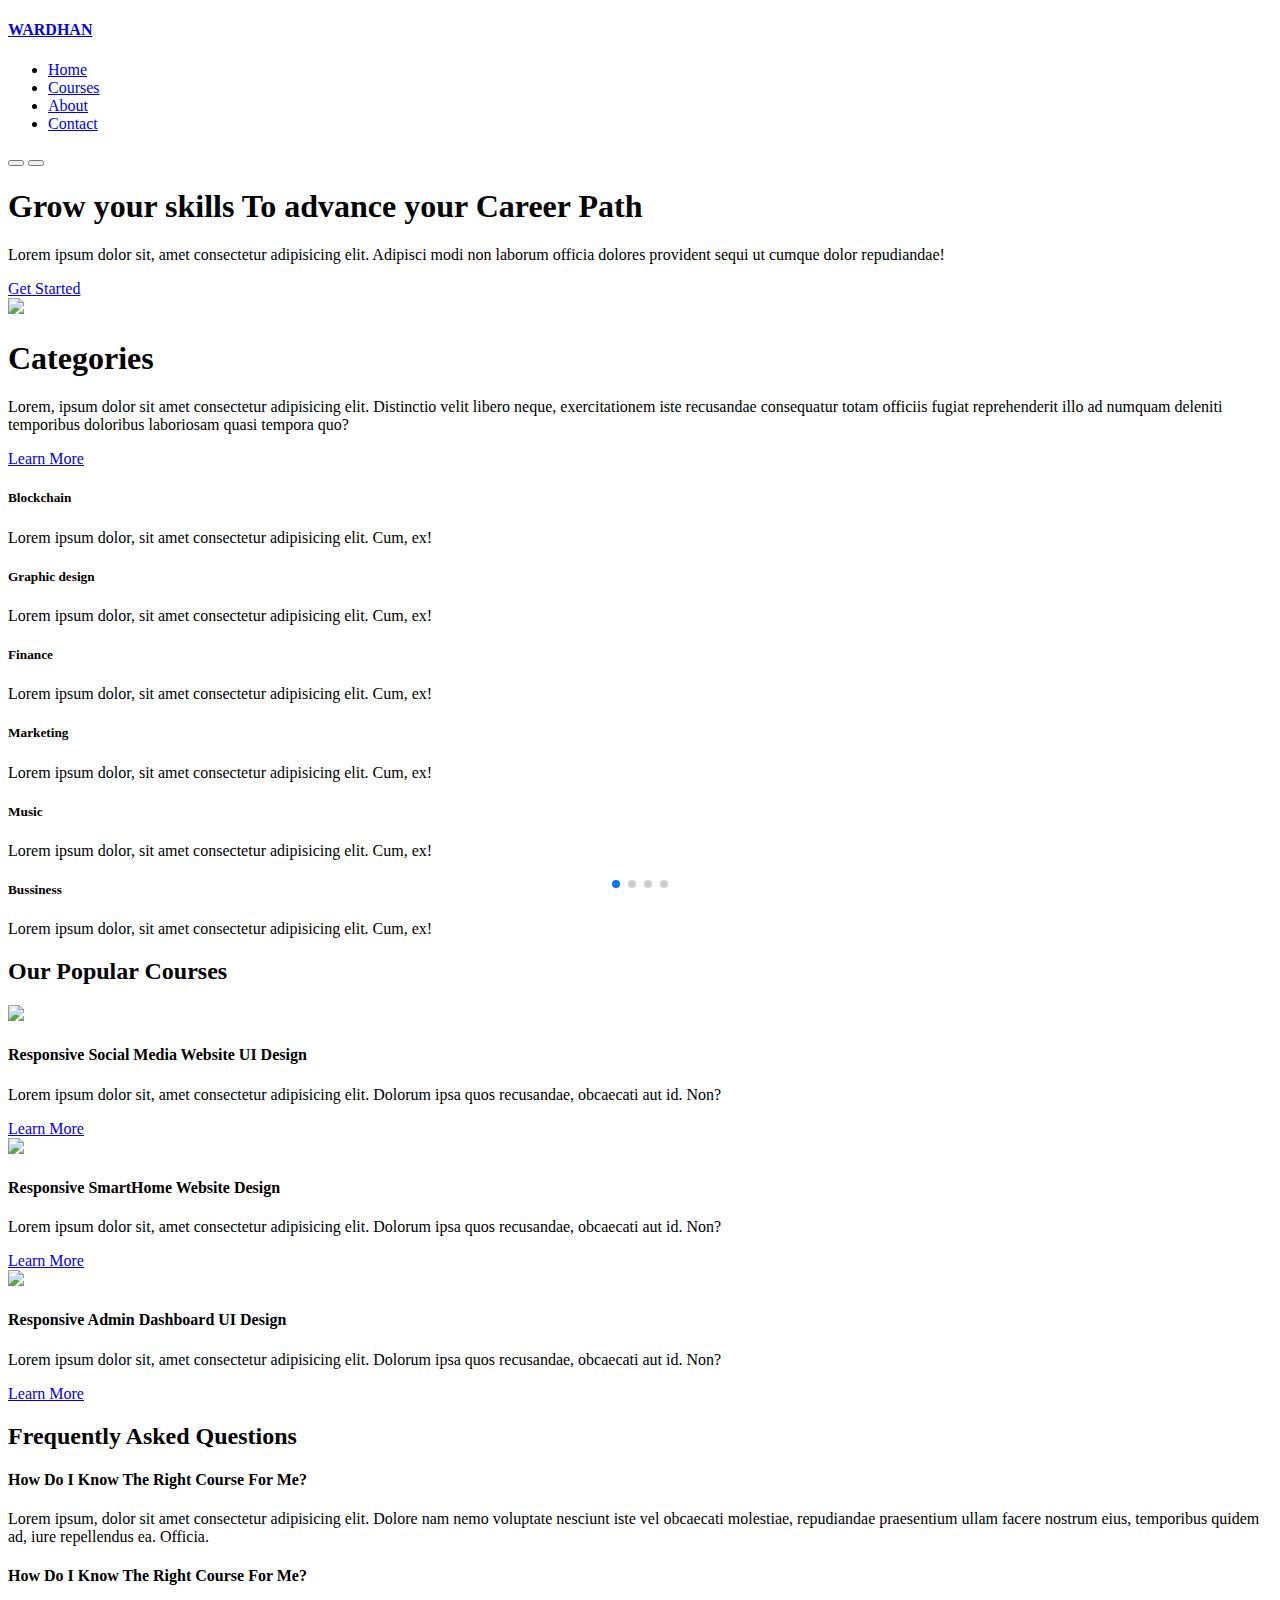
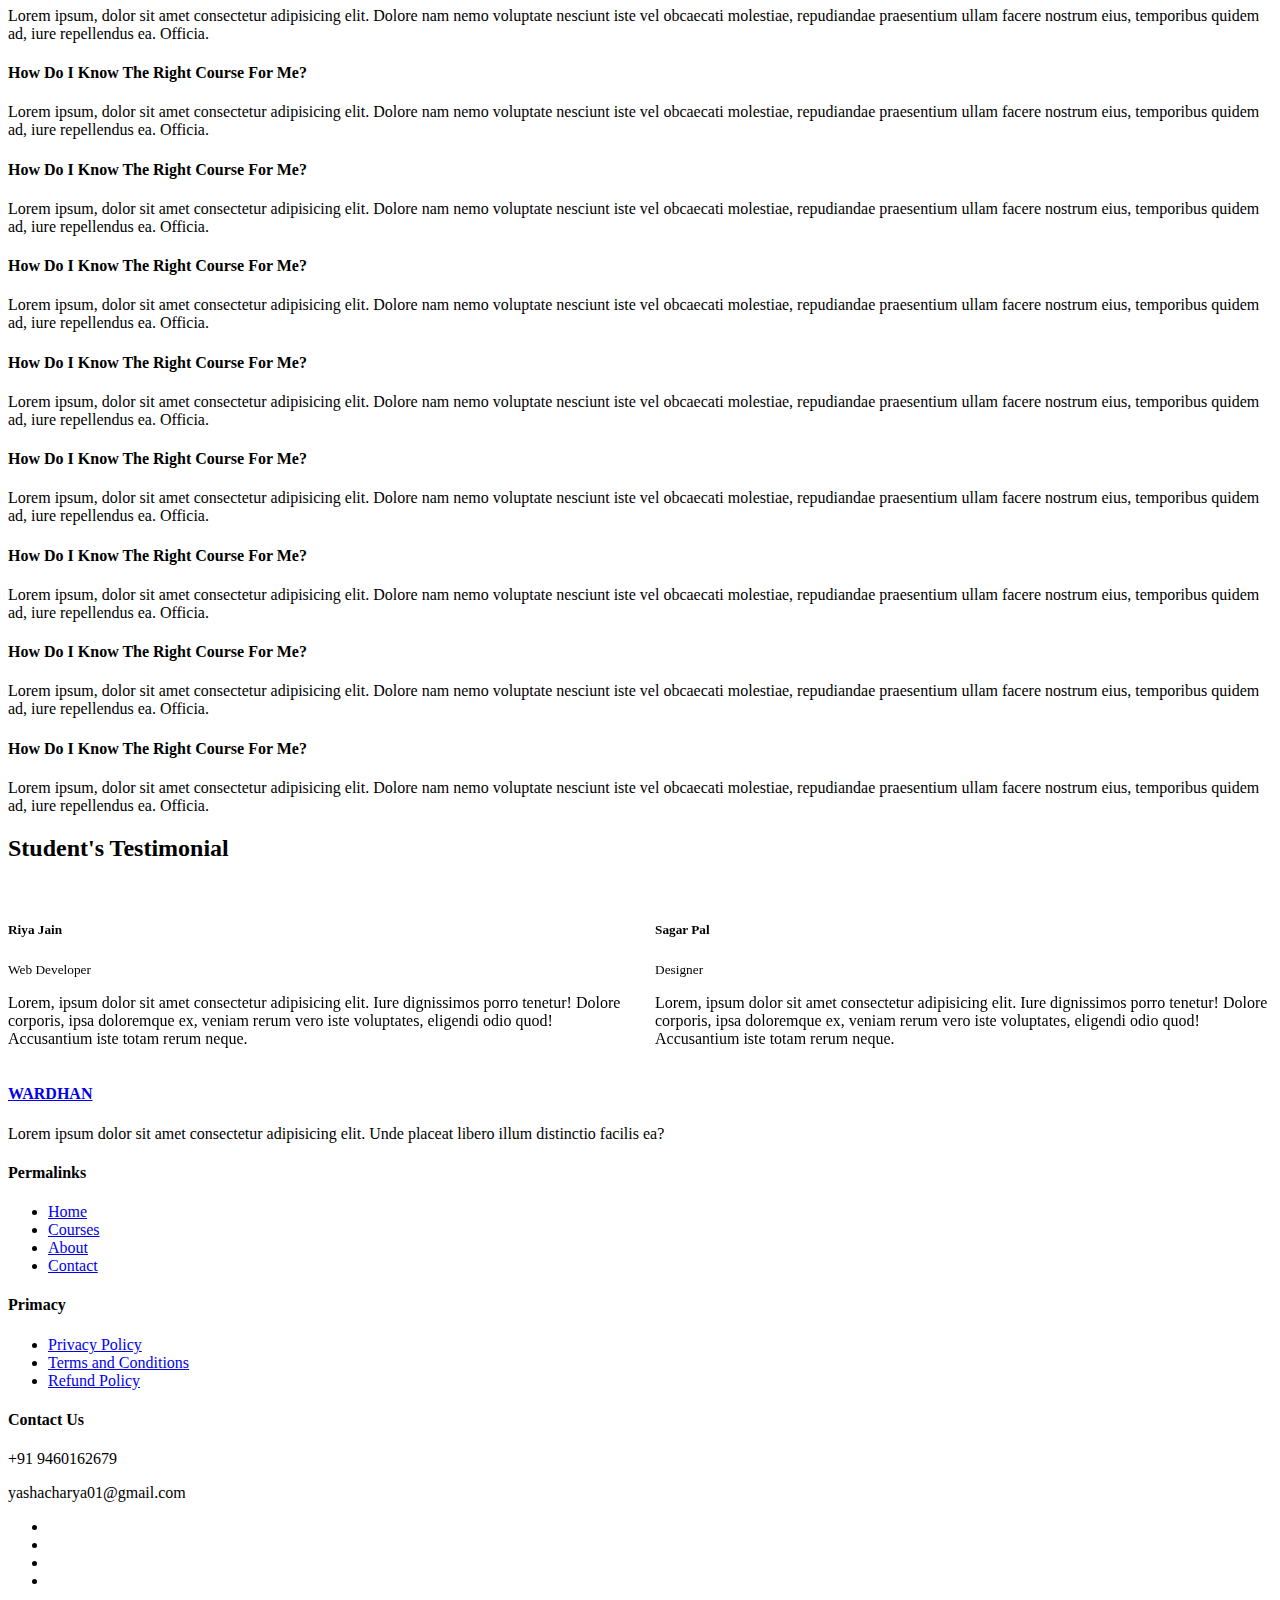
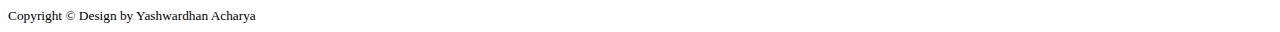
==== index.html @ da77e3a9 "Add files via upload" ====
<!DOCTYPE html>
<html lang="en">
  <head>
    <meta charset="UTF-8" />
    <meta name="viewport" content="width=device-width, initial-scale=1.0" />
    <title>Wardhan Classes</title>

    <!-- iconscout cdn -->
    <link
      rel="stylesheet"
      href="https://unicons.iconscout.com/release/v4.0.8/css/line.css"
    />

    <!-- Google Font Montserrat -->
    <link rel="preconnect" href="https://fonts.googleapis.com" />
    <link rel="preconnect" href="https://fonts.gstatic.com" crossorigin />
    <link
      href="https://fonts.googleapis.com/css2?family=Montserrat:ital,wght@0,100..900;1,100..900&display=swap"
      rel="stylesheet"
    />

    <!-- swiper js -->
    <link
      rel="stylesheet"
      href="https://cdn.jsdelivr.net/npm/swiper@11/swiper-bundle.min.css"
    />

    <link rel="stylesheet" href="./css/style.css" />
                        
    <style>
        body{
            background-image: url(images/bg-texture.png);
        }
    </style>
  </head>
  <body>
    <nav>
      <div class="container nav__container">
        <a href="index.html"><h4>WARDHAN</h4></a>
        <ul class="nav__menu">
          <li><a href="index.html">Home</a></li>
          <li><a href="courses.html">Courses</a></li>
          <li><a href="about.html">About</a></li>
          <li><a href="contact.html">Contact</a></li>
        </ul>
        <button id="open-menu-btn"><i class="uil uil-bars"></i></button>
        <button id="close-menu-btn"><i class="uil uil-multiply"></i></button>
      </div>
    </nav>

    <!-- ======END OF NAV====== -->

    <header>
      <div class="container header__container">
        <div class="header__left">
          <h1>Grow your skills To advance your Career Path</h1>
          <p>
            Lorem ipsum dolor sit, amet consectetur adipisicing elit. Adipisci
            modi non laborum officia dolores provident sequi ut cumque dolor
            repudiandae!
          </p>
          <a href="courses.html " class="btn btn-primary">Get Started</a>
        </div>
        <div class="header__right">
          <div class="heaer__right-image">
            <img src="images/header.svg" />
          </div>
        </div>
      </div>
    </header>
    <!-- ==============END OF HEADER============ -->

    <section class="categories">
      <div class="container categories__container">
        <div class="categories__left">
          <h1>Categories</h1>
          <p>
            Lorem, ipsum dolor sit amet consectetur adipisicing elit. Distinctio
            velit libero neque, exercitationem iste recusandae consequatur totam
            officiis fugiat reprehenderit illo ad numquam deleniti temporibus
            doloribus laboriosam quasi tempora quo?
          </p>
          <a href="#" class="btn">Learn More</a>
        </div>

        <div class="categories__right">
          <article class="category">
            <span class="category__icon"
              ><i class="uil uil-bitcoin-circle"></i
            ></span>
            <h5>Blockchain</h5>
            <p>
              Lorem ipsum dolor, sit amet consectetur adipisicing elit. Cum, ex!
            </p>
          </article>

          <article class="category">
            <span class="category__icon"><i class="uil uil-palette"></i></span>
            <h5>Graphic design</h5>
            <p>
              Lorem ipsum dolor, sit amet consectetur adipisicing elit. Cum, ex!
            </p>
          </article>

          <article class="category">
            <span class="category__icon"
              ><i class="uil uil-usd-circle"></i
            ></span>
            <h5>Finance</h5>
            <p>
              Lorem ipsum dolor, sit amet consectetur adipisicing elit. Cum, ex!
            </p>
          </article>

          <article class="category">
            <span class="category__icon"
              ><i class="uil uil-megaphone"></i
            ></span>
            <h5>Marketing</h5>
            <p>
              Lorem ipsum dolor, sit amet consectetur adipisicing elit. Cum, ex!
            </p>
          </article>

          <article class="category">
            <span class="category__icon"><i class="uil uil-music"></i></span>
            <h5>Music</h5>
            <p>
              Lorem ipsum dolor, sit amet consectetur adipisicing elit. Cum, ex!
            </p>
          </article>

          <article class="category">
            <span class="category__icon"
              ><i class="uil uil-puzzle-piece"></i
            ></span>
            <h5>Bussiness</h5>
            <p>
              Lorem ipsum dolor, sit amet consectetur adipisicing elit. Cum, ex!
            </p>
          </article>
        </div>
      </div>
    </section>
    <!-- =================END OF CATEGORIES============== -->

    <section class="courses">
      <h2>Our Popular Courses</h2>
      <div class="container courses__container">
        <article class="course">
          <div class="course__image">
            <img src="./images/course1.jpg" />
          </div>
          <div class="course__info">
            <h4>Responsive Social Media Website UI Design</h4>
            <p>
              Lorem ipsum dolor sit, amet consectetur adipisicing elit. Dolorum
              ipsa quos recusandae, obcaecati aut id. Non?
            </p>
            <a href="courses.html" class="btn btn-primary">Learn More</a>
          </div>
        </article>

        <article class="course">
          <div class="course__image">
            <img src="./images/course2.jpg" />
          </div>
          <div class="course__info">
            <h4>Responsive SmartHome Website Design</h4>
            <p>
              Lorem ipsum dolor sit, amet consectetur adipisicing elit. Dolorum
              ipsa quos recusandae, obcaecati aut id. Non?
            </p>
            <a href="courses.html" class="btn btn-primary">Learn More</a>
          </div>
        </article>

        <article class="course">
          <div class="course__image">
            <img src="./images/course3.jpg" />
          </div>
          <div class="course__info">
            <h4>Responsive Admin Dashboard UI Design</h4>
            <p>
              Lorem ipsum dolor sit, amet consectetur adipisicing elit. Dolorum
              ipsa quos recusandae, obcaecati aut id. Non?
            </p>
            <a href="courses.html" class="btn btn-primary">Learn More</a>
          </div>
        </article>
      </div>
    </section>
    <!-- =================END OF COURSES============== -->

    <section class="faqs">
      <h2>Frequently Asked Questions</h2>
      <div class="container faqs__container">
        <article class="faq">
          <div class="faq__icon"><i class="uil uil-plus"></i></div>
          <div class="question__asnwer">
            <h4>How Do I Know The Right Course For Me?</h4>
            <p>
              Lorem ipsum, dolor sit amet consectetur adipisicing elit. Dolore
              nam nemo voluptate nesciunt iste vel obcaecati molestiae,
              repudiandae praesentium ullam facere nostrum eius, temporibus
              quidem ad, iure repellendus ea. Officia.
            </p>
          </div>
        </article>

        <article class="faq">
          <div class="faq__icon"><i class="uil uil-plus"></i></div>
          <div class="question__asnwer">
            <h4>How Do I Know The Right Course For Me?</h4>
            <p>
              Lorem ipsum, dolor sit amet consectetur adipisicing elit. Dolore
              nam nemo voluptate nesciunt iste vel obcaecati molestiae,
              repudiandae praesentium ullam facere nostrum eius, temporibus
              quidem ad, iure repellendus ea. Officia.
            </p>
          </div>
        </article>

        <article class="faq">
          <div class="faq__icon"><i class="uil uil-plus"></i></div>
          <div class="question__asnwer">
            <h4>How Do I Know The Right Course For Me?</h4>
            <p>
              Lorem ipsum, dolor sit amet consectetur adipisicing elit. Dolore
              nam nemo voluptate nesciunt iste vel obcaecati molestiae,
              repudiandae praesentium ullam facere nostrum eius, temporibus
              quidem ad, iure repellendus ea. Officia.
            </p>
          </div>
        </article>

        <article class="faq">
          <div class="faq__icon"><i class="uil uil-plus"></i></div>
          <div class="question__asnwer">
            <h4>How Do I Know The Right Course For Me?</h4>
            <p>
              Lorem ipsum, dolor sit amet consectetur adipisicing elit. Dolore
              nam nemo voluptate nesciunt iste vel obcaecati molestiae,
              repudiandae praesentium ullam facere nostrum eius, temporibus
              quidem ad, iure repellendus ea. Officia.
            </p>
          </div>
        </article>

        <article class="faq">
          <div class="faq__icon"><i class="uil uil-plus"></i></div>
          <div class="question__asnwer">
            <h4>How Do I Know The Right Course For Me?</h4>
            <p>
              Lorem ipsum, dolor sit amet consectetur adipisicing elit. Dolore
              nam nemo voluptate nesciunt iste vel obcaecati molestiae,
              repudiandae praesentium ullam facere nostrum eius, temporibus
              quidem ad, iure repellendus ea. Officia.
            </p>
          </div>
        </article>

        <article class="faq">
          <div class="faq__icon"><i class="uil uil-plus"></i></div>
          <div class="question__asnwer">
            <h4>How Do I Know The Right Course For Me?</h4>
            <p>
              Lorem ipsum, dolor sit amet consectetur adipisicing elit. Dolore
              nam nemo voluptate nesciunt iste vel obcaecati molestiae,
              repudiandae praesentium ullam facere nostrum eius, temporibus
              quidem ad, iure repellendus ea. Officia.
            </p>
          </div>
        </article>

        <article class="faq">
          <div class="faq__icon"><i class="uil uil-plus"></i></div>
          <div class="question__asnwer">
            <h4>How Do I Know The Right Course For Me?</h4>
            <p>
              Lorem ipsum, dolor sit amet consectetur adipisicing elit. Dolore
              nam nemo voluptate nesciunt iste vel obcaecati molestiae,
              repudiandae praesentium ullam facere nostrum eius, temporibus
              quidem ad, iure repellendus ea. Officia.
            </p>
          </div>
        </article>

        <article class="faq">
          <div class="faq__icon"><i class="uil uil-plus"></i></div>
          <div class="question__asnwer">
            <h4>How Do I Know The Right Course For Me?</h4>
            <p>
              Lorem ipsum, dolor sit amet consectetur adipisicing elit. Dolore
              nam nemo voluptate nesciunt iste vel obcaecati molestiae,
              repudiandae praesentium ullam facere nostrum eius, temporibus
              quidem ad, iure repellendus ea. Officia.
            </p>
          </div>
        </article>

        <article class="faq">
          <div class="faq__icon"><i class="uil uil-plus"></i></div>
          <div class="question__asnwer">
            <h4>How Do I Know The Right Course For Me?</h4>
            <p>
              Lorem ipsum, dolor sit amet consectetur adipisicing elit. Dolore
              nam nemo voluptate nesciunt iste vel obcaecati molestiae,
              repudiandae praesentium ullam facere nostrum eius, temporibus
              quidem ad, iure repellendus ea. Officia.
            </p>
          </div>
        </article>

        <article class="faq">
          <div class="faq__icon"><i class="uil uil-plus"></i></div>
          <div class="question__asnwer">
            <h4>How Do I Know The Right Course For Me?</h4>
            <p>
              Lorem ipsum, dolor sit amet consectetur adipisicing elit. Dolore
              nam nemo voluptate nesciunt iste vel obcaecati molestiae,
              repudiandae praesentium ullam facere nostrum eius, temporibus
              quidem ad, iure repellendus ea. Officia.
            </p>
          </div>
        </article>
      </div>
    </section>
    <!-- =================END OF FAQS============== -->

    <section class="container testimonials__container mySwiper">
      <h2>Student's Testimonial</h2>
      <div class="swiper-wrapper">
        <article class="testimonial swiper-slide">
          <div class="avatar">
            <img src="images/avatar1.jpg" alt="" />
          </div>
          <div class="testimonial__info">
            <h5>Riya Jain</h5>
            <small>Web Developer</small>
          </div>
          <div class="testimonial__body">
            <p>
              Lorem, ipsum dolor sit amet consectetur adipisicing elit. Iure
              dignissimos porro tenetur! Dolore corporis, ipsa doloremque ex,
              veniam rerum vero iste voluptates, eligendi odio quod! Accusantium
              iste totam rerum neque.
            </p>
          </div>
        </article>

        <article class="testimonial swiper-slide">
          <div class="avatar">
            <img src="images/avatar2.jpg" alt="" />
          </div>
          <div class="testimonial__info">
            <h5>Sagar Pal</h5>
            <small>Designer</small>
          </div>
          <div class="testimonial__body">
            <p>
              Lorem, ipsum dolor sit amet consectetur adipisicing elit. Iure
              dignissimos porro tenetur! Dolore corporis, ipsa doloremque ex,
              veniam rerum vero iste voluptates, eligendi odio quod! Accusantium
              iste totam rerum neque.
            </p>
          </div>
        </article>

        <article class="testimonial swiper-slide">
          <div class="avatar">
            <img src="images/avatar3.jpg" alt="" />
          </div>
          <div class="testimonial__info">
            <h5>Raghav Bajaj</h5>
            <small>Dsa Developer</small>
          </div>
          <div class="testimonial__body">
            <p>
              Lorem, ipsum dolor sit amet consectetur adipisicing elit. Iure
              dignissimos porro tenetur! Dolore corporis, ipsa doloremque ex,
              veniam rerum vero iste voluptates, eligendi odio quod! Accusantium
              iste totam rerum neque.
            </p>
          </div>
        </article>

        <article class="testimonial swiper-slide">
          <div class="avatar">
            <img src="images/avatar4.jpg" alt="" />
          </div>
          <div class="testimonial__info">
            <h5>Arpita Gehlot</h5>
            <small>Designer</small>
          </div>
          <div class="testimonial__body">
            <p>
              Lorem, ipsum dolor sit amet consectetur adipisicing elit. Iure
              dignissimos porro tenetur! Dolore corporis, ipsa doloremque ex,
              veniam rerum vero iste voluptates, eligendi odio quod! Accusantium
              iste totam rerum neque.
            </p>
          </div>
        </article>

        <article class="testimonial swiper-slide swiper-slide">
          <div class="avatar">
            <img src="images/avatar5.jpg" alt="" />
          </div>
          <div class="testimonial__info">
            <h5>Yashwardhan Acharya</h5>
            <small>Owner</small>
          </div>
          <div class="testimonial__body">
            <p>
              Lorem, ipsum dolor sit amet consectetur adipisicing elit. Iure
              dignissimos porro tenetur! Dolore corporis, ipsa doloremque ex,
              veniam rerum vero iste voluptates, eligendi odio quod! Accusantium
              iste totam rerum neque.
            </p>
          </div>
        </article>
      </div>
      <div class="swiper-pagination"></div>
    </section>

    <!-- =============END OF TESTIMONIAL============= -->

    <footer class="footer">
      <div class="container footer__container">
        <div class="footer__1">
          <a href="index.html" class="footer__logo"><h4>WARDHAN</h4></a>
          <p>
            Lorem ipsum dolor sit amet consectetur adipisicing elit. Unde
            placeat libero illum distinctio facilis ea?
          </p>
        </div>

        <div class="footer__2">
          <h4>Permalinks</h4>
          <ul class="permalinks">
            <li><a href="index.html">Home</a></li>
            <li><a href="courses.html">Courses</a></li>
            <li><a href="about.html">About</a></li>
            <li><a href="contact.html">Contact</a></li>
          </ul>
        </div>

        <div class="footer__3">
            <h4>Primacy</h4>
            <ul class="privacy">
                <li><a href="#">Privacy Policy</a></li>
                <li><a href="#">Terms and Conditions</a></li>
                <li><a href="#">Refund Policy</a></li>
            </ul>
        </div>

        <div class="fopoter__4">
            <h4>Contact Us</h4>
            <div>
                <p>+91 9460162679</p>
                <p>yashacharya01@gmail.com</p>
            </div>
            <ul class="footer__socials">
                <li><a href="#"><i class="uil uil-facebook-f"></i></a></li>
                <li><a href="#"><i class="uil uil-instagram-alt"></i></a></li>
                <li><a href="#"><i class="uil uil-twitter"></i></a></li>
                <li><a href="#"><i class="uil uil-linkedin-alt"></i></a></li>
            </ul>
        </div>

    </div>
    <div class="footer__copyright">
        <small>Copyright
            &copy;  Design by Yashwardhan Acharya
        </small>
    </div>
    </footer>

    <!-- ===========END OF FOOTER========= -->


    <script src="https://cdn.jsdelivr.net/npm/swiper@11/swiper-bundle.min.js"></script>
    <script src="script.js"></script>
    <script>
      var swiper = new Swiper(".mySwiper", {
        slidesPerView: 1,
        spaceBetween: 30,
        pagination: {
          el: ".swiper-pagination",
          clickable: true,
        },
        //When breakpoint is >= 600px
        breakpoints: {
          600: {
            slidesPerView: 2,
          },
        },
      });
    </script>
  </body>
</html>
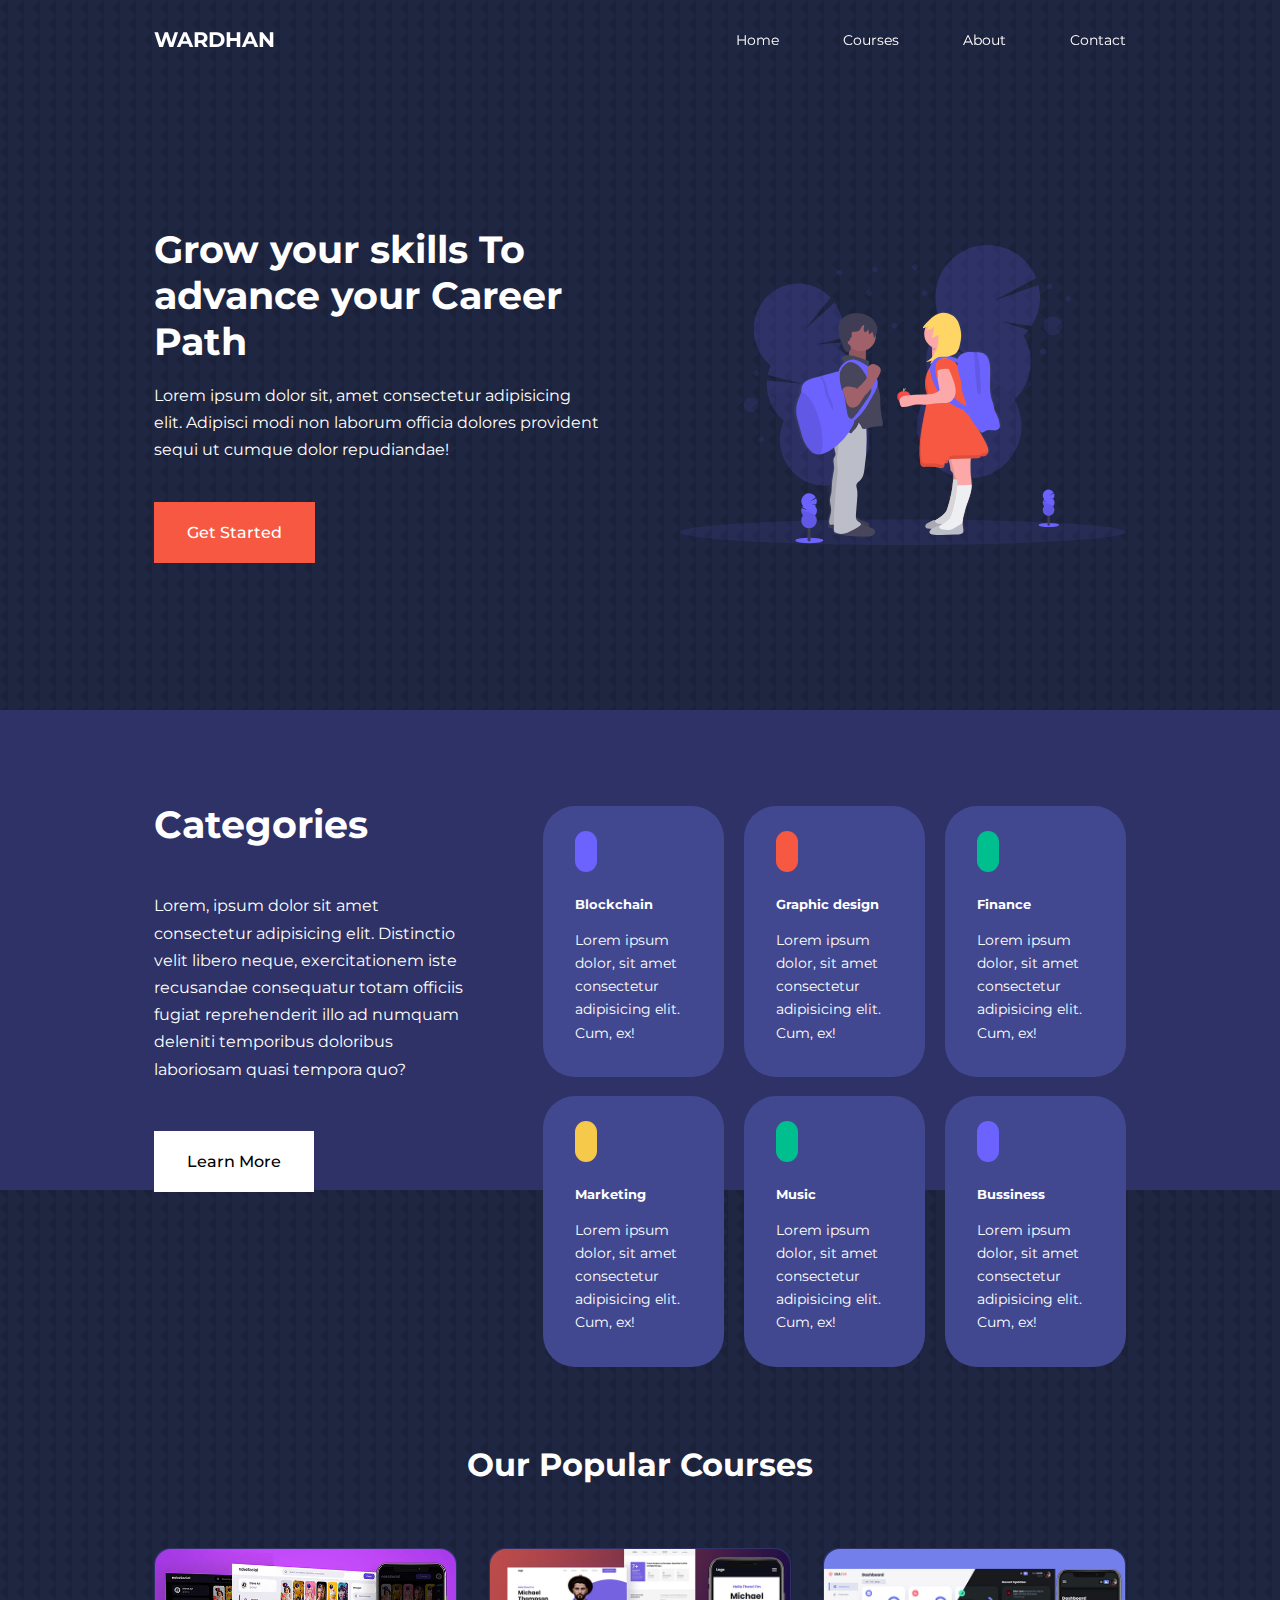
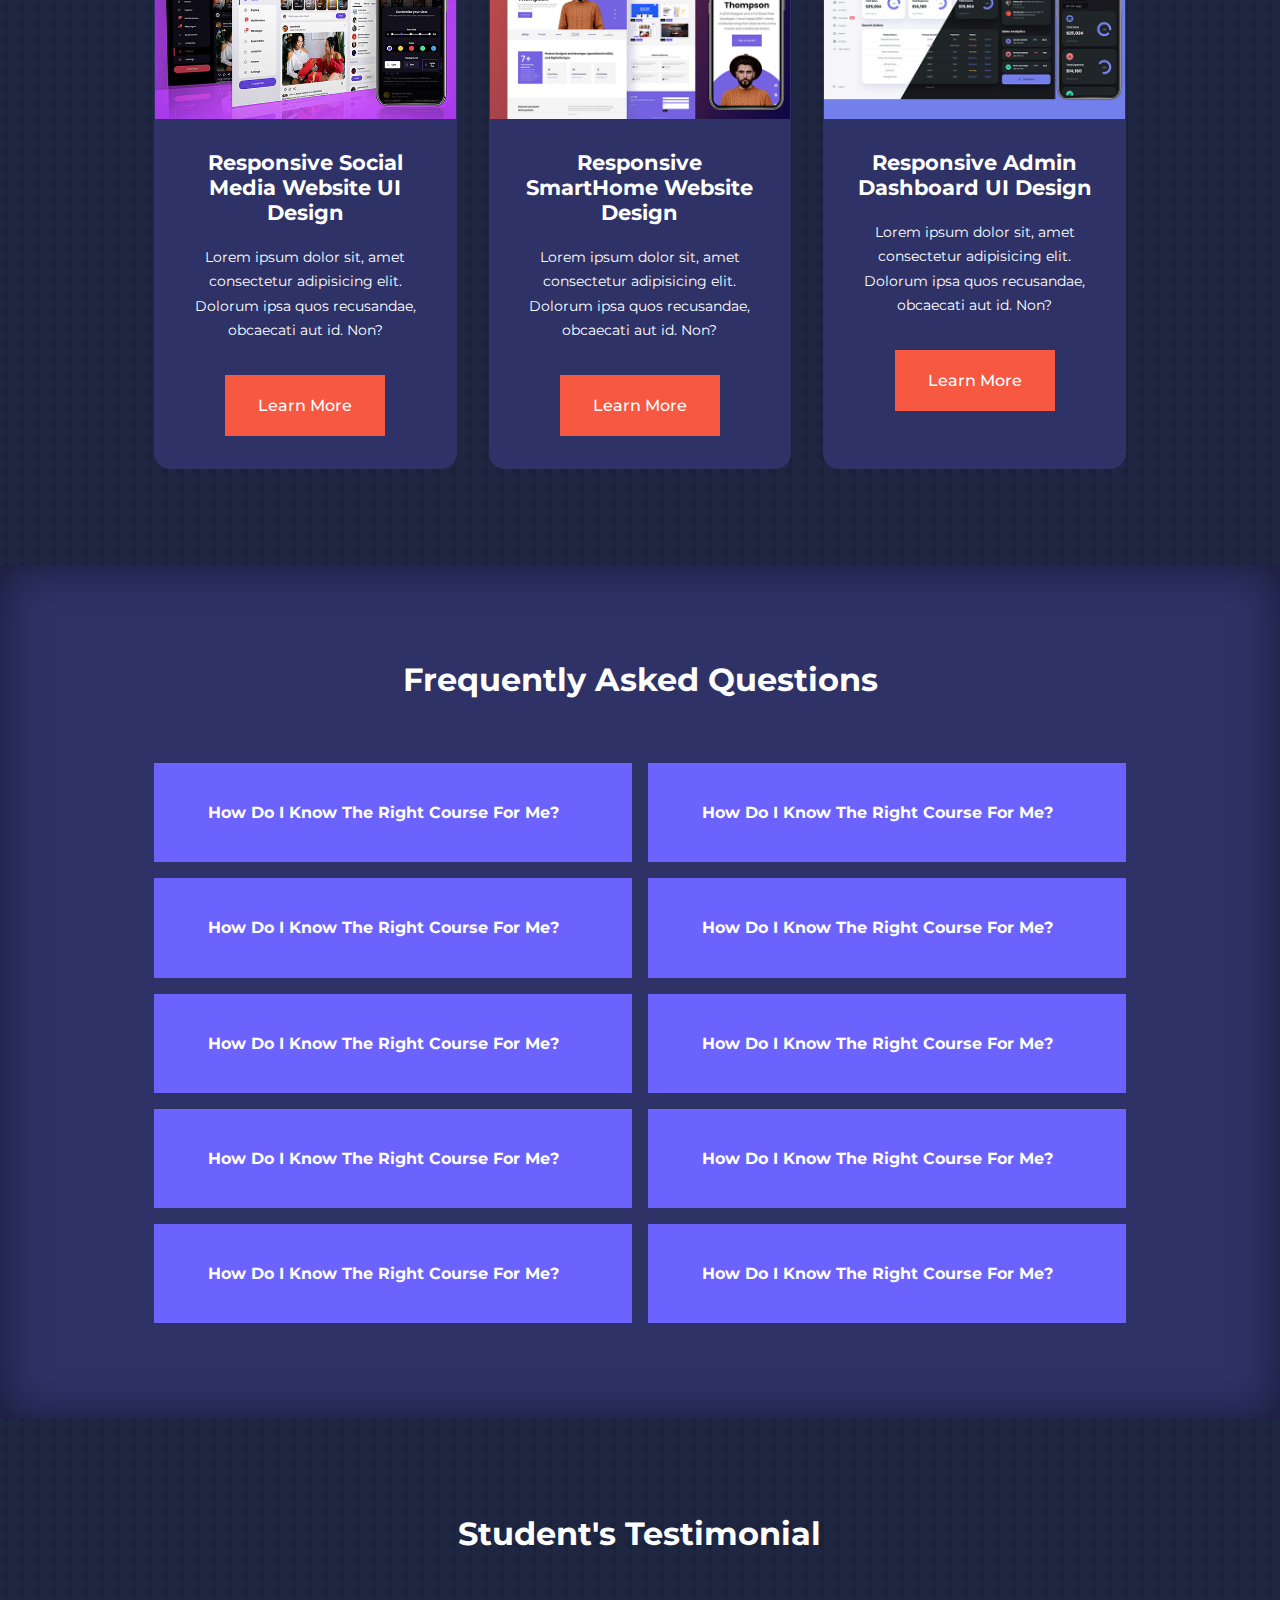
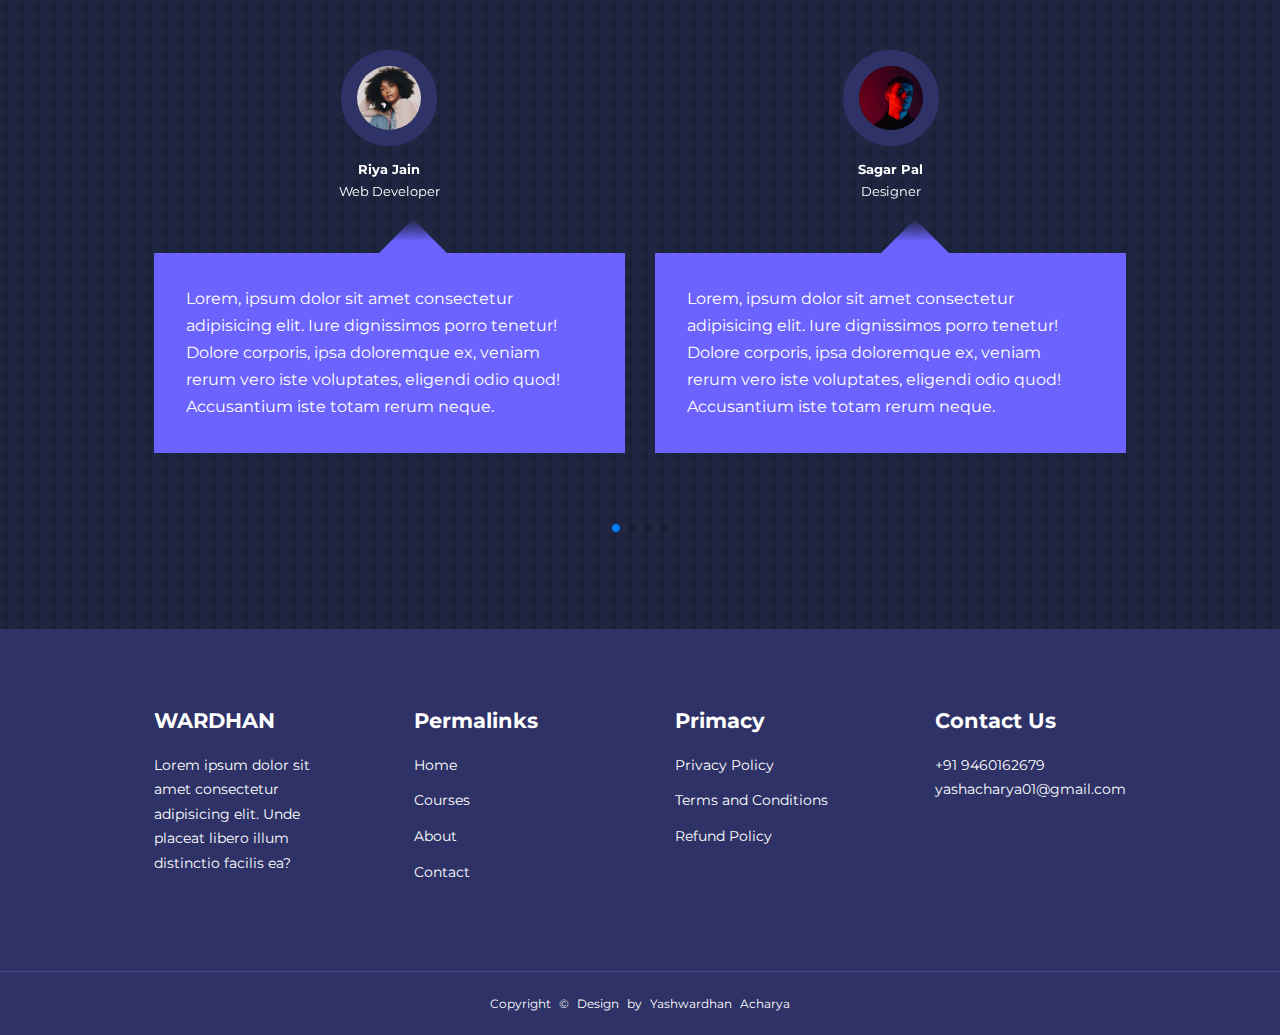
==== commit 7325d8be: "index.html" ====
--- a/index.html
+++ b/index.html
@@ -25,11 +25,11 @@
       href="https://cdn.jsdelivr.net/npm/swiper@11/swiper-bundle.min.css"
     />
 
-    <link rel="stylesheet" href="./css/style.css" />
+    <link rel="stylesheet" href="style.css" />
                         
     <style>
         body{
-            background-image: url(images/bg-texture.png);
+            background-image: url(bg-texture.png);
         }
     </style>
   </head>
@@ -63,7 +63,7 @@
         </div>
         <div class="header__right">
           <div class="heaer__right-image">
-            <img src="images/header.svg" />
+            <img src="header.svg" />
           </div>
         </div>
       </div>
@@ -149,7 +149,7 @@
       <div class="container courses__container">
         <article class="course">
           <div class="course__image">
-            <img src="./images/course1.jpg" />
+            <img src="course1.jpg" />
           </div>
           <div class="course__info">
             <h4>Responsive Social Media Website UI Design</h4>
@@ -163,7 +163,7 @@
 
         <article class="course">
           <div class="course__image">
-            <img src="./images/course2.jpg" />
+            <img src="course2.jpg" />
           </div>
           <div class="course__info">
             <h4>Responsive SmartHome Website Design</h4>
@@ -177,7 +177,7 @@
 
         <article class="course">
           <div class="course__image">
-            <img src="./images/course3.jpg" />
+            <img src="course3.jpg" />
           </div>
           <div class="course__info">
             <h4>Responsive Admin Dashboard UI Design</h4>
@@ -333,7 +333,7 @@
       <div class="swiper-wrapper">
         <article class="testimonial swiper-slide">
           <div class="avatar">
-            <img src="images/avatar1.jpg" alt="" />
+            <img src="avatar1.jpg" alt="" />
           </div>
           <div class="testimonial__info">
             <h5>Riya Jain</h5>
@@ -351,7 +351,7 @@
 
         <article class="testimonial swiper-slide">
           <div class="avatar">
-            <img src="images/avatar2.jpg" alt="" />
+            <img src="avatar2.jpg" alt="" />
           </div>
           <div class="testimonial__info">
             <h5>Sagar Pal</h5>
@@ -369,7 +369,7 @@
 
         <article class="testimonial swiper-slide">
           <div class="avatar">
-            <img src="images/avatar3.jpg" alt="" />
+            <img src="avatar3.jpg" alt="" />
           </div>
           <div class="testimonial__info">
             <h5>Raghav Bajaj</h5>
@@ -387,7 +387,7 @@
 
         <article class="testimonial swiper-slide">
           <div class="avatar">
-            <img src="images/avatar4.jpg" alt="" />
+            <img src="avatar4.jpg" alt="" />
           </div>
           <div class="testimonial__info">
             <h5>Arpita Gehlot</h5>
@@ -405,7 +405,7 @@
 
         <article class="testimonial swiper-slide swiper-slide">
           <div class="avatar">
-            <img src="images/avatar5.jpg" alt="" />
+            <img src="avatar5.jpg" alt="" />
           </div>
           <div class="testimonial__info">
             <h5>Yashwardhan Acharya</h5>
--- a/style.css
+++ b/style.css
@@ -0,0 +1,533 @@
+* {
+  margin: 0;
+  padding: 0;
+  border: 0;
+  outline: 0;
+  text-decoration: none;
+  list-style: none;
+  box-sizing: border-box;
+}
+:root {
+  --color-primary: #6c63ff;
+  --color-success: #00bf8e;
+  --color-warning: #f7c94b;
+  --color-danger: #f75842;
+  --color-danger-variant: rgba(247, 88, 66, 0.4);
+  --color-white: #fff;
+  --color-light: rgba(255, 255, 255, 0.7);
+  --color-black: #000;
+  --color-bg: #1f2641;
+  --color-bg1: #2e3267;
+  --color-bg2: #424890;
+
+  --container-width-lg: 76%;
+  --container-width-md: 90%;
+  --container-width-sm: 94%;
+
+  --transition: all 400ms ease;
+}
+body {
+  font-family: "Montserrat", sans-serif;
+  line-height: 1.7;
+  color: var(--color-white);
+  background: var(--color-bg);
+}
+.container {
+  width: var(--container-width-lg);
+  margin: 0 auto;
+}
+section {
+  padding: 6rem 0;
+}
+section h2 {
+  text-align: center;
+  margin-bottom: 4rem;
+}
+h1,
+h2,
+h3,
+h4,
+h5 {
+  line-height: 1.2;
+}
+
+h1 {
+  font-size: 2.4rem;
+}
+h2 {
+  font-size: 2rem;
+}
+h3 {
+  font-size: 1.6rem;
+}
+h4 {
+  font-size: 1.3rem;
+}
+a {
+  color: var(--color-white);
+}
+img {
+  width: 100%;
+  display: block;
+  object-fit: cover;
+}
+.btn {
+  display: inline-block;
+  background: var(--color-white);
+  color: var(--color-black);
+  padding: 1rem 2rem;
+  border: 1px solid transparent;
+  font-weight: 500;
+  transition: var(--transition);
+}
+.btn:hover {
+  background: transparent;
+  color: var(--color-white);
+  border-color: var(--color-white);
+}
+.btn-primary {
+  background: var(--color-danger);
+  color: var(--color-white);
+}
+
+/* =========NAVBAR========== */
+nav {
+  background: transparent;
+  width: 100vw;
+  height: 5rem;
+  position: fixed;
+  top: 0;
+  z-index: 11;
+}
+.window-scroll {
+  background: var(--color-primary);
+  box-shadow: 0 1rem 2rem rgba(0, 0, 0, 0.2);
+}
+.nav__container {
+  height: 100%;
+  display: flex;
+  justify-content: space-between;
+  align-items: center;
+}
+nav button {
+  display: none;
+}
+.nav__menu {
+  display: flex;
+  align-items: center;
+  gap: 4rem;
+}
+.nav__menu a {
+  font-size: 0.9rem;
+  transition: var(--transition);
+}
+.nav__menu a:hover {
+  color: var(--color-bg2);
+}
+
+/* ==========HEADER============ */
+header {
+  position: relative;
+  top: 5rem;
+  overflow: hidden;
+  height: 70vh;
+  margin-bottom: 5rem;
+}
+.header__container {
+  display: grid;
+  grid-template-columns: 1fr 1fr;
+  align-items: center;
+  gap: 5rem;
+  height: 100%;
+}
+
+.header__left p {
+  margin: 1rem 0 2.4rem;
+}
+
+/* ==========CATEGORY============ */
+
+.categories {
+  background: var(--color-bg1);
+  height: 30rem;
+}
+.categories h1 {
+  line-height: 1;
+  margin-bottom: 3rem;
+}
+.categories__container {
+  display: grid;
+  grid-template-columns: 40% 60%;
+  /* gap: 4rem; */
+}
+.categories__left {
+  margin-right: 4rem;
+}
+.categories__left p {
+  margin: 1rem 0 3rem;
+}
+.categories__right {
+  display: grid;
+  grid-template-columns: repeat(3, 1fr);
+  gap: 1.2rem;
+}
+.category {
+  background: var(--color-bg2);
+  padding: 2rem;
+  border-radius: 2rem;
+  transition: var(--transition);
+}
+.category:hover {
+  box-shadow: 0 3rem 3rem rgba(0, 0, 0, 0.3);
+  z-index: 1;
+}
+.category:nth-child(2) .category__icon {
+  background: var(--color-danger);
+}
+.category:nth-child(3) .category__icon {
+  background: var(--color-success);
+}
+.category:nth-child(4) .category__icon {
+  background: var(--color-warning);
+}
+.category:nth-child(5) .category__icon {
+  background: var(--color-success);
+}
+
+.category__icon {
+  background: var(--color-primary);
+  padding: 0.7rem;
+  border-radius: 0.9rem;
+}
+.category h5 {
+  margin: 2rem 0 1rem;
+}
+.category p {
+  font-size: 0.85rem;
+}
+
+/* ==========COURSES============ */
+
+.courses {
+  margin-top: 10rem;
+}
+.courses__container {
+  display: grid;
+  grid-template-columns: repeat(3, 1fr);
+  gap: 2rem;
+}
+.course {
+  background: var(--color-bg1);
+  text-align: center;
+  border: 1px solid transparent;
+  transition: var(--transition);
+  border-radius: 1rem;
+}
+.course:hover {
+  background: transparent;
+  border-color: var(--color-primary);
+}
+.course__info {
+  padding: 2rem;
+}
+.course__info p {
+  margin: 1.2rem 0 2rem;
+  font-size: 0.9rem;
+}
+.course__image img {
+  border-radius: 1rem 1rem 0 0;
+}
+
+/* =======FAQS======
+ */
+
+.faqs {
+  background: var(--color-bg1);
+  box-shadow: inset 0 0 3rem rgba(0, 0, 0, 0.5);
+}
+.faqs__container {
+  display: grid;
+  grid-template-columns: 1fr 1fr;
+  gap: 1rem;
+}
+.faq {
+  padding: 2rem;
+  display: flex;
+  align-items: center;
+  gap: 1.4rem;
+  height: fit-content;
+  background: var(--color-primary);
+  cursor: pointer;
+}
+.faq h4 {
+  font-size: 1rem;
+  line-height: 2.2;
+}
+.faq__icon {
+  align-self: flex-start;
+  font-size: 1.2rem;
+}
+.faq p {
+  margin-top: 0.8rem;
+  display: none;
+}
+.faq.open p {
+  display: block;
+}
+
+/* ==========TESTIMONIAL========== */
+
+.testimonials__container {
+  overflow-x: hidden;
+  position: relative;
+  margin-bottom: 5rem;
+}
+.testimonial {
+  padding-top: 2rem;
+}
+.avatar {
+  width: 6rem;
+  height: 6rem;
+  border-radius: 50%;
+  overflow: hidden;
+  margin: 0 auto 1rem;
+  border: 1rem solid var(--color-bg1);
+}
+.testimonial__info {
+  text-align: center;
+}
+.testimonial__body {
+  background: var(--color-primary);
+  padding: 2rem;
+  margin-top: 3rem;
+  position: relative;
+}
+.testimonial__body::before {
+  content: "";
+  display: block;
+  background: linear-gradient(
+    135deg,
+    transparent,
+    var(--color-primary),
+    var(--color-primary),
+    var(--color-primary)
+  );
+  width: 3rem;
+  height: 3rem;
+  position: absolute;
+  left: 50%;
+  top: -1.5rem;
+  transform: rotate(45deg);
+}
+
+/* =====FOOTER========== */
+
+footer {
+  background: var(--color-bg1);
+  padding-top: 5rem;
+  font-size: 0.9rem;
+}
+.footer__container {
+  display: grid;
+  grid-template-columns: repeat(4, 1fr);
+  gap: 5rem;
+}
+.footer__container > div h4 {
+  margin-bottom: 1.2rem;
+}
+.footer__1 p {
+  margin: 0 0 2rem;
+}
+footer ul li {
+  margin-bottom: 0.7rem;
+}
+footer ul li a:hover {
+  text-decoration: underline;
+}
+.footer__socials {
+  display: flex;
+  gap: 1rem;
+  font-size: 1.2rem;
+  margin-top: 2rem;
+}
+.footer__copyright {
+  text-align: center;
+  margin-top: 4rem;
+  padding: 1.2rem 0;
+  border-top: 1px solid var(--color-bg2);
+  /* letter-spacing: 1rem; */
+  word-spacing: 5px;
+}
+
+/* =======MEDIA QUERY (TABELTS)================ */
+
+@media screen and (max-width: 1024px) {
+  .container {
+    width: var(--container-width-md);
+  }
+  h1 {
+    font-size: 2.2rem;
+  }
+  h2 {
+    font-size: 1.7rem;
+  }
+  h3 {
+    font-size: 1.4rem;
+  }
+  h4 {
+    font-size: 1.2rem;
+  }
+
+  /* ===========NAVBAR=========== */
+  nav button {
+    display: inline-block;
+    background: transparent;
+    font-size: 1.8rem;
+    color: var(--color-white);
+    cursor: pointer;
+  }
+  nav button#close-menu-btn {
+    display: none;
+  }
+  .nav__menu {
+    position: fixed;
+    top: 5rem;
+    right: 5%;
+    height: fit-content;
+    width: 18rem;
+    flex-direction: column;
+    gap: 0;
+    display: none;
+  }
+  .nav__menu li {
+    width: 100%;
+    height: 5.8rem;
+    transition: var(--transition);
+    /* animation: animateNavItems1s linear forwards;
+    transform-origin: top right; */
+  }
+
+  /* @keyframes animateNavItems {
+    0% {
+      transform: rotateZ(-90deg);
+    }
+    100% {
+      transform: rotateZ(0);
+    }
+  } */
+
+  .nav__menu li a {
+    background: var(--color-primary);
+    box-shadow: -4rem 6rem 10rem rgba(0, 0, 0, 0.6);
+    width: 100%;
+    height: 100%;
+    display: grid;
+    place-items: center;
+    transition: var(--transition);
+  }
+  .nav__menu li a:hover {
+    background: var(--color-bg2);
+    color: var(--color-white);
+  }
+
+  /* =====HEADER======== */
+  header {
+    height: 52vh;
+    margin-bottom: 4rem;
+  }
+  .header__container {
+    gap: 0;
+    padding-bottom: 3rem;
+  }
+  /* =====CATEGORIES======== */
+  .categories {
+    height: auto;
+  }
+  .categories__container {
+    grid-template-columns: 1fr;
+    gap: 3rem;
+  }
+  .categories__left {
+    margin-right: 0;
+  }
+  /* =====POPULAR COURSES======== */
+  .courses{
+      margin-top: 0;
+    }
+    .courses__container{
+        grid-template-columns: 1fr 1fr;
+    }
+    /* =====FAQs======== */
+    .faqs__container{
+        grid-template-columns: 1fr;
+    }
+    .faq{
+        padding: 1.5rem;
+    }
+    /* =====FOOTER======== */
+    .footer__container{
+        grid-template-columns: 1fr 1fr;
+    }
+
+}
+
+
+/* ===============MEDIA QUERY (PHONES)============ */
+@media  screen and (max-width: 600px){
+    .container{
+        width: var(--container-width-sm);
+    }
+
+    /* ======NAVBAR========= */
+    .nav__menu{
+        right: 3%;
+    }
+    /* ======HEADER========= */
+    header{
+        height: 100vh;
+    }
+    .header__container{
+        grid-template-columns: 1fr;
+        text-align: center;
+        margin-top: 0;
+    }
+    .header__left p{
+        margin-bottom: 1.3rem;
+    }
+    
+    /* ======CATEGORIES========= */
+    .categories__right{
+        grid-template-columns: 1fr 1fr;
+        gap: 0.7rem;
+    }
+    .category{
+        padding: 1rem;
+        border-radius: 1rem;
+    }
+    .category__icon{
+        margin-top: 4px;
+        display: inline-block;
+    }
+    /* ========POPULAR COURSES========= */
+    .courses__container{
+        grid-template-columns: 1fr;
+    }
+    /* =========TESTIMONIALS========= */
+    .testimonial__body{
+        padding: 1.2rem;
+    }
+    
+    /* =========FOOTER========= */
+    .footer__container{
+        grid-template-columns: 1fr;
+        text-align: center;
+        gap: 2rem;
+    }
+    .footer__1 p{
+        margin: 1rem auto;
+    }
+    .footer__socials{
+        justify-content: center;
+    }
+
+}